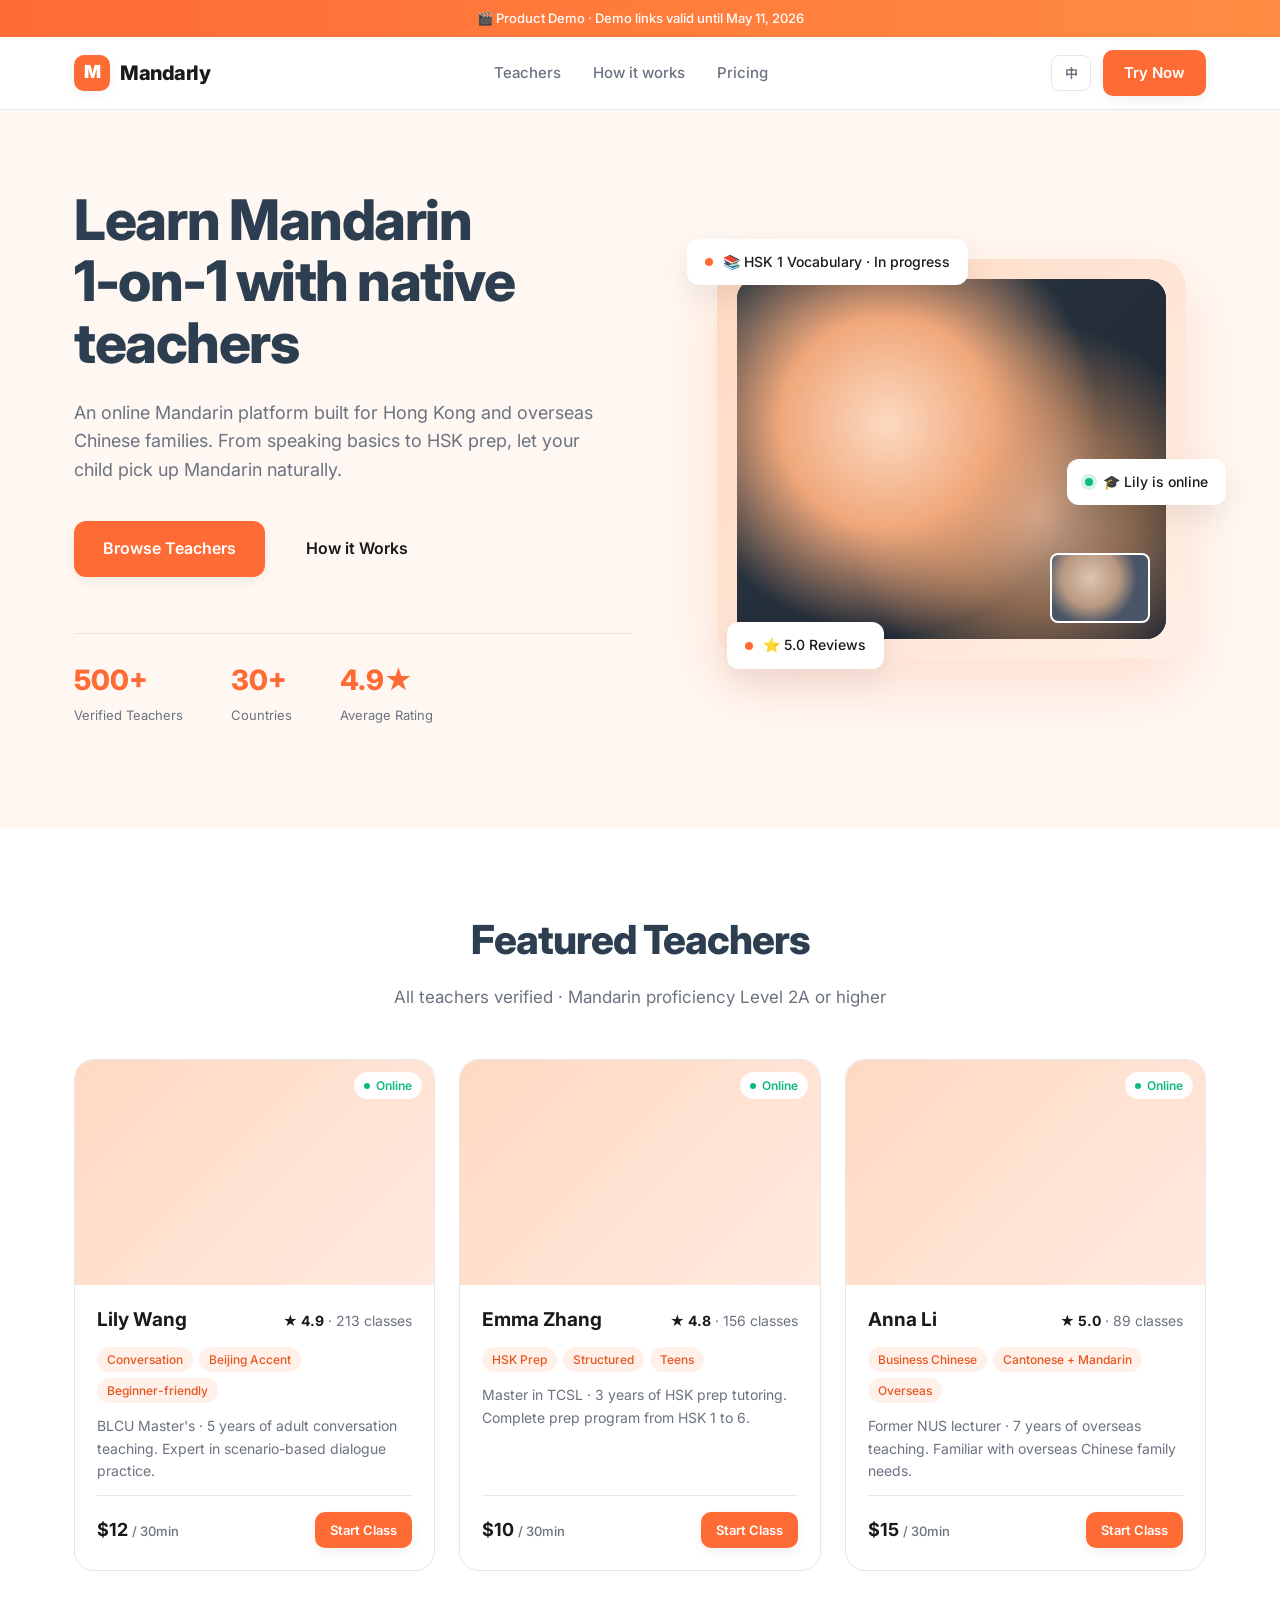
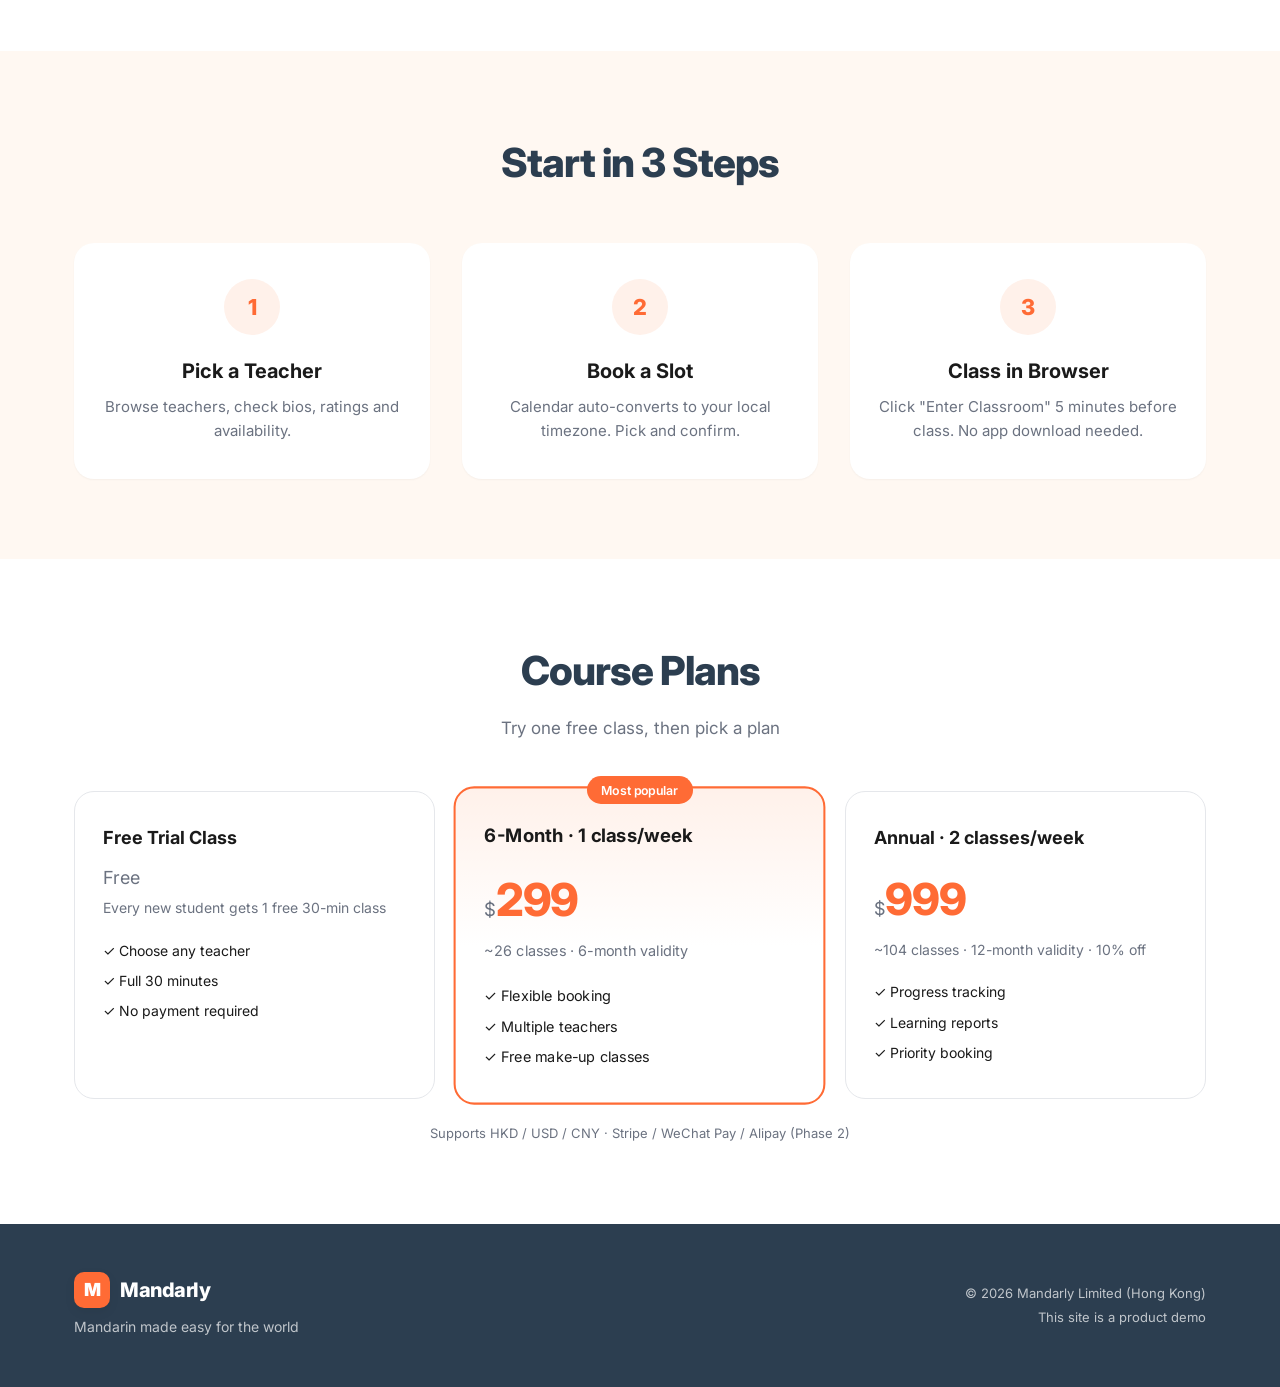
==== index.html @ d4b3f4fd "feat: initial Mandarly demo with LCIC classroom embed - Cambly-style landing with 3 teacher cards - " ====
<!DOCTYPE html>
<html lang="zh-CN">
<head>
  <meta charset="UTF-8" />
  <meta name="viewport" content="width=device-width, initial-scale=1.0" />
  <title>Mandarly · Learn Mandarin Online with Native Teachers</title>
  <meta name="description" content="Mandarly - 1-on-1 online Mandarin learning with native Chinese teachers. Learn anytime, anywhere." />
  <link rel="preconnect" href="https://fonts.googleapis.com" />
  <link rel="preconnect" href="https://fonts.gstatic.com" crossorigin />
  <link href="https://fonts.googleapis.com/css2?family=Inter:wght@400;500;600;700;800&family=Noto+Sans+SC:wght@400;500;700&display=swap" rel="stylesheet" />
  <link rel="stylesheet" href="assets/css/style.css" />
</head>
<body>
  <!-- Demo banner -->
  <div class="demo-banner">
    <span data-i18n="banner">🎬 这是一个产品 Demo · 演示链接有效期至 2026-05-11</span>
  </div>

  <!-- Navbar -->
  <nav class="navbar">
    <div class="container nav-inner">
      <a href="index.html" class="brand">
        <span class="brand-logo">M</span>
        <span class="brand-name">Mandarly</span>
      </a>
      <div class="nav-links">
        <a href="#teachers" data-i18n="nav.teachers">在线老师</a>
        <a href="#how" data-i18n="nav.how">如何上课</a>
        <a href="#pricing" data-i18n="nav.pricing">课程价格</a>
      </div>
      <div class="nav-actions">
        <button class="lang-toggle" id="langToggle">EN</button>
        <a href="#teachers" class="btn btn-primary" data-i18n="nav.cta">立即体验</a>
      </div>
    </div>
  </nav>

  <!-- Hero -->
  <section class="hero">
    <div class="container hero-inner">
      <div class="hero-text">
        <h1 data-i18n="hero.title">和母语老师<br/>一对一学中文</h1>
        <p class="hero-sub" data-i18n="hero.sub">面向香港及海外华人家庭打造的在线中文培训平台。从口语启蒙到 HSK 备考，让孩子在母语环境中自然习得中文。</p>
        <div class="hero-actions">
          <a href="#teachers" class="btn btn-primary btn-lg" data-i18n="hero.cta1">浏览老师</a>
          <a href="#how" class="btn btn-ghost btn-lg" data-i18n="hero.cta2">了解上课流程</a>
        </div>
        <div class="hero-stats">
          <div class="stat"><strong>500+</strong><span data-i18n="hero.stat1">认证老师</span></div>
          <div class="stat"><strong>30+</strong><span data-i18n="hero.stat2">国家学员</span></div>
          <div class="stat"><strong>4.9★</strong><span data-i18n="hero.stat3">平均评分</span></div>
        </div>
      </div>
      <div class="hero-visual">
        <div class="hero-card-stack">
          <div class="floating-card card-1">
            <div class="dot"></div>
            <span data-i18n="hero.float1">📚 HSK 1 词汇 · 进行中</span>
          </div>
          <div class="floating-card card-2">
            <div class="dot green"></div>
            <span data-i18n="hero.float2">🎓 Lily 老师 在线</span>
          </div>
          <div class="floating-card card-3">
            <div class="dot"></div>
            <span data-i18n="hero.float3">⭐ 5.0 评价</span>
          </div>
          <div class="hero-illustration">
            <div class="ill-frame">
              <div class="ill-video"></div>
              <div class="ill-controls">
                <span class="ill-btn"></span>
                <span class="ill-btn"></span>
                <span class="ill-btn red"></span>
              </div>
            </div>
          </div>
        </div>
      </div>
    </div>
  </section>

  <!-- Teachers -->
  <section id="teachers" class="teachers">
    <div class="container">
      <div class="section-head">
        <h2 data-i18n="teachers.title">精选老师</h2>
        <p data-i18n="teachers.sub">所有老师均通过资质审核 · 普通话二甲及以上</p>
      </div>
      <div class="teacher-grid" id="teacherGrid"></div>
    </div>
  </section>

  <!-- How it works -->
  <section id="how" class="how">
    <div class="container">
      <div class="section-head">
        <h2 data-i18n="how.title">三步开始上课</h2>
      </div>
      <div class="how-steps">
        <div class="step">
          <div class="step-num">1</div>
          <h3 data-i18n="how.s1.t">挑选老师</h3>
          <p data-i18n="how.s1.d">浏览老师列表，查看简介、评分与可约时段。</p>
        </div>
        <div class="step">
          <div class="step-num">2</div>
          <h3 data-i18n="how.s2.t">预约时段</h3>
          <p data-i18n="how.s2.d">日历自动按你所在时区显示，选好时间提交预约。</p>
        </div>
        <div class="step">
          <div class="step-num">3</div>
          <h3 data-i18n="how.s3.t">网页内上课</h3>
          <p data-i18n="how.s3.d">课前 5 分钟点击"进入课堂"，无需下载 App。</p>
        </div>
      </div>
    </div>
  </section>

  <!-- Pricing -->
  <section id="pricing" class="pricing">
    <div class="container">
      <div class="section-head">
        <h2 data-i18n="pricing.title">课程套餐</h2>
        <p data-i18n="pricing.sub">先免费体验一节，满意再选套餐</p>
      </div>
      <div class="price-grid">
        <div class="price-card">
          <h3 data-i18n="pricing.p1.t">免费体验课</h3>
          <div class="price"><span data-i18n="pricing.p1.price">免费</span></div>
          <p data-i18n="pricing.p1.d">每位新学生赠送 1 节 30 分钟试课</p>
          <ul>
            <li data-i18n="pricing.p1.l1">✓ 任选老师</li>
            <li data-i18n="pricing.p1.l2">✓ 完整 30 分钟</li>
            <li data-i18n="pricing.p1.l3">✓ 无需付款</li>
          </ul>
        </div>
        <div class="price-card featured">
          <div class="badge" data-i18n="pricing.p2.badge">最受欢迎</div>
          <h3 data-i18n="pricing.p2.t">半年包 · 1 节/周</h3>
          <div class="price">$<strong>299</strong></div>
          <p data-i18n="pricing.p2.d">约 26 节 · 6 个月有效期</p>
          <ul>
            <li data-i18n="pricing.p2.l1">✓ 灵活预约</li>
            <li data-i18n="pricing.p2.l2">✓ 多老师可选</li>
            <li data-i18n="pricing.p2.l3">✓ 免费补课</li>
          </ul>
        </div>
        <div class="price-card">
          <h3 data-i18n="pricing.p3.t">一年包 · 2 节/周</h3>
          <div class="price">$<strong>999</strong></div>
          <p data-i18n="pricing.p3.d">约 104 节 · 12 个月有效期 · 9 折</p>
          <ul>
            <li data-i18n="pricing.p3.l1">✓ 进度追踪</li>
            <li data-i18n="pricing.p3.l2">✓ 学习报告</li>
            <li data-i18n="pricing.p3.l3">✓ 优先排课</li>
          </ul>
        </div>
      </div>
      <p class="pricing-note" data-i18n="pricing.note">支持 HKD / USD / CNY 多币种 · Stripe / 微信 / 支付宝结账（第二阶段开放）</p>
    </div>
  </section>

  <!-- Footer -->
  <footer class="footer">
    <div class="container">
      <div class="footer-inner">
        <div>
          <a href="index.html" class="brand">
            <span class="brand-logo">M</span>
            <span class="brand-name">Mandarly</span>
          </a>
          <p class="footer-tag" data-i18n="footer.tag">让世界轻松学中文</p>
        </div>
        <div class="footer-meta">
          <p>© 2026 Mandarly Limited (Hong Kong)</p>
          <p data-i18n="footer.demo">本网站为产品演示版本</p>
        </div>
      </div>
    </div>
  </footer>

  <script src="assets/js/i18n.js"></script>
  <script src="assets/js/app.js"></script>
</body>
</html>
---- assets/css/style.css ----
/* ============================
   Mandarly Demo - Stylesheet
   Style inspiration: Cambly
   ============================ */

:root {
  --color-primary: #ff6b35;
  --color-primary-dark: #e8551f;
  --color-primary-light: #fff1ea;
  --color-accent: #2c3e50;
  --color-bg: #ffffff;
  --color-bg-soft: #fff8f2;
  --color-text: #1a1a1a;
  --color-text-soft: #6b7280;
  --color-border: #e5e7eb;
  --color-success: #10b981;
  --shadow-sm: 0 1px 2px rgba(0, 0, 0, 0.04);
  --shadow-md: 0 4px 12px rgba(0, 0, 0, 0.06);
  --shadow-lg: 0 12px 32px rgba(0, 0, 0, 0.08);
  --shadow-xl: 0 24px 64px rgba(255, 107, 53, 0.18);
  --radius-sm: 8px;
  --radius: 12px;
  --radius-lg: 20px;
  --radius-xl: 28px;
  --container: 1180px;
}

* { box-sizing: border-box; }
*::before, *::after { box-sizing: border-box; }

html, body {
  margin: 0;
  padding: 0;
}

body {
  font-family: 'Inter', 'Noto Sans SC', -apple-system, BlinkMacSystemFont, 'Segoe UI', sans-serif;
  color: var(--color-text);
  background: var(--color-bg);
  line-height: 1.6;
  -webkit-font-smoothing: antialiased;
}

a { color: inherit; text-decoration: none; }
button { font-family: inherit; cursor: pointer; border: none; background: none; }
img { max-width: 100%; display: block; }

.container {
  max-width: var(--container);
  margin: 0 auto;
  padding: 0 24px;
}

/* ============================
   Demo banner
   ============================ */
.demo-banner {
  background: linear-gradient(90deg, var(--color-primary), #ff8c42);
  color: white;
  text-align: center;
  padding: 8px 16px;
  font-size: 13px;
  font-weight: 500;
}

/* ============================
   Navbar
   ============================ */
.navbar {
  position: sticky;
  top: 0;
  z-index: 100;
  background: rgba(255, 255, 255, 0.95);
  backdrop-filter: blur(10px);
  -webkit-backdrop-filter: blur(10px);
  border-bottom: 1px solid var(--color-border);
}

.nav-inner {
  display: flex;
  align-items: center;
  justify-content: space-between;
  height: 72px;
  gap: 32px;
}

.brand {
  display: flex;
  align-items: center;
  gap: 10px;
  font-weight: 800;
  font-size: 20px;
}

.brand-logo {
  width: 36px;
  height: 36px;
  background: var(--color-primary);
  color: white;
  border-radius: 10px;
  display: grid;
  place-items: center;
  font-weight: 900;
  font-size: 18px;
  box-shadow: var(--shadow-md);
}

.brand-name {
  letter-spacing: -0.5px;
}

.brand.small { font-size: 16px; }
.brand.small .brand-logo { width: 28px; height: 28px; font-size: 14px; border-radius: 8px; }

.nav-links {
  display: flex;
  gap: 32px;
  margin-left: auto;
  margin-right: auto;
}

.nav-links a {
  font-size: 15px;
  font-weight: 500;
  color: var(--color-text-soft);
  transition: color 0.2s;
}

.nav-links a:hover { color: var(--color-text); }

.nav-actions {
  display: flex;
  align-items: center;
  gap: 12px;
}

.lang-toggle {
  width: 40px;
  height: 36px;
  border-radius: 8px;
  border: 1px solid var(--color-border);
  font-size: 13px;
  font-weight: 600;
  color: var(--color-text-soft);
  transition: all 0.2s;
}

.lang-toggle:hover {
  background: var(--color-primary-light);
  color: var(--color-primary);
  border-color: var(--color-primary);
}

/* ============================
   Buttons
   ============================ */
.btn {
  display: inline-flex;
  align-items: center;
  justify-content: center;
  gap: 8px;
  padding: 10px 20px;
  border-radius: 10px;
  font-size: 15px;
  font-weight: 600;
  transition: all 0.2s ease;
  cursor: pointer;
  border: 1px solid transparent;
  text-align: center;
}

.btn-primary {
  background: var(--color-primary);
  color: white;
  box-shadow: var(--shadow-md);
}
.btn-primary:hover {
  background: var(--color-primary-dark);
  transform: translateY(-1px);
  box-shadow: var(--shadow-lg);
}

.btn-ghost {
  color: var(--color-text);
  background: transparent;
}
.btn-ghost:hover {
  background: var(--color-primary-light);
  color: var(--color-primary);
}

.btn-outline {
  background: white;
  color: var(--color-text);
  border-color: var(--color-border);
}
.btn-outline:hover {
  border-color: var(--color-primary);
  color: var(--color-primary);
}

.btn-lg { padding: 14px 28px; font-size: 16px; border-radius: 12px; }
.btn-sm { padding: 7px 14px; font-size: 13px; }
.btn-block { width: 100%; }

/* ============================
   Hero
   ============================ */
.hero {
  background: var(--color-bg-soft);
  padding: 80px 0 100px;
  overflow: hidden;
}

.hero-inner {
  display: grid;
  grid-template-columns: 1.1fr 1fr;
  gap: 64px;
  align-items: center;
}

.hero-text h1 {
  font-size: 56px;
  line-height: 1.1;
  font-weight: 800;
  letter-spacing: -1.5px;
  margin: 0 0 24px;
  color: var(--color-accent);
}

.hero-sub {
  font-size: 18px;
  color: var(--color-text-soft);
  margin: 0 0 36px;
  max-width: 520px;
}

.hero-actions {
  display: flex;
  gap: 12px;
  margin-bottom: 56px;
  flex-wrap: wrap;
}

.hero-stats {
  display: flex;
  gap: 48px;
  padding-top: 24px;
  border-top: 1px solid rgba(0,0,0,0.08);
}

.stat strong {
  display: block;
  font-size: 28px;
  font-weight: 800;
  color: var(--color-primary);
}

.stat span {
  font-size: 13px;
  color: var(--color-text-soft);
}

/* Hero illustration */
.hero-visual {
  position: relative;
  height: 480px;
}

.hero-card-stack {
  position: relative;
  width: 100%;
  height: 100%;
}

.hero-illustration {
  position: absolute;
  inset: 40px 20px 40px 20px;
  background: linear-gradient(135deg, #ffd9c2, #ffefe5);
  border-radius: var(--radius-xl);
  box-shadow: var(--shadow-xl);
  overflow: hidden;
  display: flex;
  flex-direction: column;
  padding: 20px;
}

.ill-frame {
  flex: 1;
  background: #1f2937;
  border-radius: var(--radius-lg);
  position: relative;
  overflow: hidden;
}

.ill-video {
  position: absolute;
  inset: 0;
  background:
    radial-gradient(circle at 35% 40%, #fcd9c0 0%, #f0a87b 30%, transparent 60%),
    radial-gradient(circle at 70% 65%, #c4a08a 0%, #8a6850 25%, transparent 50%),
    linear-gradient(135deg, #2d3a45, #1a2330);
}

.ill-video::after {
  content: '';
  position: absolute;
  bottom: 16px;
  right: 16px;
  width: 100px;
  height: 70px;
  background: #4a5568;
  border-radius: 8px;
  border: 2px solid white;
  background-image: radial-gradient(circle at 40% 35%, #ddc5b1 0%, #b89880 40%, #4a5568 65%);
}

.ill-controls {
  display: flex;
  justify-content: center;
  gap: 16px;
  padding-top: 16px;
}

.ill-btn {
  width: 36px;
  height: 36px;
  border-radius: 50%;
  background: white;
  box-shadow: var(--shadow-sm);
}

.ill-btn.red { background: #ef4444; }

.floating-card {
  position: absolute;
  background: white;
  padding: 12px 18px;
  border-radius: 12px;
  box-shadow: var(--shadow-lg);
  font-size: 14px;
  font-weight: 500;
  display: flex;
  align-items: center;
  gap: 10px;
  z-index: 2;
  animation: float 6s ease-in-out infinite;
}

.dot {
  width: 8px; height: 8px; border-radius: 50%;
  background: var(--color-primary);
  flex-shrink: 0;
}
.dot.green { background: var(--color-success); box-shadow: 0 0 0 4px rgba(16, 185, 129, 0.18); }

.card-1 { top: 20px; left: -10px; animation-delay: 0s; }
.card-2 { top: 50%; right: -20px; animation-delay: -2s; }
.card-3 { bottom: 30px; left: 30px; animation-delay: -4s; }

@keyframes float {
  0%, 100% { transform: translateY(0); }
  50% { transform: translateY(-12px); }
}

/* ============================
   Sections shared
   ============================ */
section {
  padding: 80px 0;
}

.section-head {
  text-align: center;
  margin-bottom: 48px;
}

.section-head h2 {
  font-size: 40px;
  font-weight: 800;
  letter-spacing: -1px;
  margin: 0 0 12px;
  color: var(--color-accent);
}

.section-head p {
  color: var(--color-text-soft);
  font-size: 17px;
  margin: 0;
}

/* ============================
   Teachers grid
   ============================ */
.teachers { background: white; }

.teacher-grid {
  display: grid;
  grid-template-columns: repeat(3, 1fr);
  gap: 24px;
}

.teacher-card {
  background: white;
  border: 1px solid var(--color-border);
  border-radius: var(--radius-lg);
  overflow: hidden;
  transition: all 0.3s;
  display: flex;
  flex-direction: column;
}

.teacher-card:hover {
  transform: translateY(-4px);
  box-shadow: var(--shadow-lg);
  border-color: var(--color-primary);
}

.teacher-cover {
  position: relative;
  aspect-ratio: 16 / 10;
  overflow: hidden;
  background: linear-gradient(135deg, #ffd9c2, #ffeae0);
}

.teacher-avatar {
  position: absolute;
  inset: 0;
  background-size: cover;
  background-position: center;
}

.teacher-online {
  position: absolute;
  top: 12px;
  right: 12px;
  background: rgba(255,255,255,0.95);
  padding: 4px 10px;
  border-radius: 100px;
  font-size: 12px;
  font-weight: 600;
  color: var(--color-success);
  display: flex;
  align-items: center;
  gap: 6px;
}
.teacher-online::before {
  content: '';
  width: 6px; height: 6px; border-radius: 50%;
  background: var(--color-success);
  animation: pulse 2s ease-in-out infinite;
}
@keyframes pulse {
  0%, 100% { opacity: 1; }
  50% { opacity: 0.4; }
}

.teacher-body {
  padding: 20px 22px 22px;
  display: flex;
  flex-direction: column;
  gap: 12px;
  flex: 1;
}

.teacher-name-row {
  display: flex;
  align-items: baseline;
  justify-content: space-between;
  gap: 8px;
}

.teacher-name {
  font-size: 19px;
  font-weight: 700;
  margin: 0;
}

.teacher-rating {
  font-size: 14px;
  color: var(--color-text-soft);
  white-space: nowrap;
}

.teacher-rating strong { color: var(--color-text); }

.teacher-tags {
  display: flex;
  flex-wrap: wrap;
  gap: 6px;
}

.teacher-tag {
  background: var(--color-primary-light);
  color: var(--color-primary-dark);
  padding: 3px 10px;
  border-radius: 100px;
  font-size: 12px;
  font-weight: 500;
}

.teacher-bio {
  color: var(--color-text-soft);
  font-size: 14px;
  margin: 0;
  flex: 1;
}

.teacher-foot {
  display: flex;
  align-items: center;
  justify-content: space-between;
  padding-top: 16px;
  border-top: 1px solid var(--color-border);
  margin-top: auto;
}

.teacher-price {
  font-size: 18px;
  font-weight: 700;
  color: var(--color-text);
}
.teacher-price small { color: var(--color-text-soft); font-weight: 500; font-size: 13px; }

/* ============================
   How section
   ============================ */
.how { background: var(--color-bg-soft); }

.how-steps {
  display: grid;
  grid-template-columns: repeat(3, 1fr);
  gap: 32px;
}

.step {
  background: white;
  padding: 36px 28px;
  border-radius: var(--radius-lg);
  text-align: center;
  box-shadow: var(--shadow-sm);
}

.step-num {
  width: 56px;
  height: 56px;
  margin: 0 auto 20px;
  border-radius: 50%;
  background: var(--color-primary-light);
  color: var(--color-primary);
  font-size: 22px;
  font-weight: 800;
  display: grid;
  place-items: center;
}

.step h3 {
  font-size: 20px;
  margin: 0 0 8px;
  font-weight: 700;
}

.step p {
  color: var(--color-text-soft);
  margin: 0;
  font-size: 15px;
}

/* ============================
   Pricing
   ============================ */
.pricing { background: white; }

.price-grid {
  display: grid;
  grid-template-columns: repeat(3, 1fr);
  gap: 24px;
  margin-bottom: 24px;
}

.price-card {
  position: relative;
  background: white;
  border: 1px solid var(--color-border);
  border-radius: var(--radius-lg);
  padding: 32px 28px;
  transition: all 0.3s;
}

.price-card:hover {
  transform: translateY(-4px);
  box-shadow: var(--shadow-lg);
}

.price-card.featured {
  border: 2px solid var(--color-primary);
  background: linear-gradient(180deg, var(--color-primary-light) 0%, white 50%);
  transform: scale(1.03);
}

.badge {
  position: absolute;
  top: -12px;
  left: 50%;
  transform: translateX(-50%);
  background: var(--color-primary);
  color: white;
  padding: 4px 14px;
  border-radius: 100px;
  font-size: 12px;
  font-weight: 600;
  white-space: nowrap;
}

.price-card h3 {
  font-size: 18px;
  font-weight: 700;
  margin: 0 0 12px;
}

.price {
  font-size: 18px;
  color: var(--color-text-soft);
  margin: 0 0 4px;
}

.price strong {
  font-size: 44px;
  color: var(--color-primary);
  font-weight: 800;
  letter-spacing: -1px;
}

.price-card > p {
  color: var(--color-text-soft);
  margin: 0 0 20px;
  font-size: 14px;
}

.price-card ul {
  list-style: none;
  padding: 0;
  margin: 0;
  display: flex;
  flex-direction: column;
  gap: 8px;
}

.price-card li {
  font-size: 14px;
  color: var(--color-text);
}

.pricing-note {
  text-align: center;
  color: var(--color-text-soft);
  font-size: 13px;
  margin: 0;
}

/* ============================
   Footer
   ============================ */
.footer {
  background: var(--color-accent);
  color: rgba(255, 255, 255, 0.7);
  padding: 48px 0;
}

.footer-inner {
  display: flex;
  justify-content: space-between;
  align-items: center;
  flex-wrap: wrap;
  gap: 24px;
}

.footer .brand { color: white; }
.footer .brand-logo { background: var(--color-primary); }

.footer-tag {
  margin: 8px 0 0;
  font-size: 14px;
}

.footer-meta {
  text-align: right;
  font-size: 13px;
}

.footer-meta p { margin: 4px 0; }

/* ============================
   Classroom page
   ============================ */
.classroom-body {
  background: #f5f5f7;
  height: 100vh;
  overflow: hidden;
  display: flex;
  flex-direction: column;
}

.classroom-top {
  background: white;
  border-bottom: 1px solid var(--color-border);
  padding: 12px 24px;
  display: flex;
  align-items: center;
  justify-content: space-between;
  gap: 24px;
  height: 64px;
  flex-shrink: 0;
}

.classroom-meta {
  display: flex;
  align-items: center;
  gap: 16px;
  flex: 1;
  justify-content: center;
}

.role-tag {
  background: var(--color-primary);
  color: white;
  padding: 4px 12px;
  border-radius: 100px;
  font-size: 12px;
  font-weight: 600;
}

.teacher-meta {
  font-size: 14px;
  color: var(--color-text-soft);
  font-weight: 500;
}

.classroom-actions {
  display: flex;
  gap: 8px;
}

/* Pre-join */
.prejoin {
  flex: 1;
  display: grid;
  place-items: center;
  padding: 40px 20px;
  overflow-y: auto;
}

.prejoin-card {
  background: white;
  max-width: 640px;
  width: 100%;
  padding: 48px;
  border-radius: var(--radius-xl);
  box-shadow: var(--shadow-md);
}

.prejoin-card h2 {
  font-size: 28px;
  margin: 0 0 12px;
  text-align: center;
  color: var(--color-accent);
}

.prejoin-sub {
  text-align: center;
  color: var(--color-text-soft);
  margin: 0 0 32px;
  font-size: 15px;
}

.role-switch {
  display: grid;
  grid-template-columns: 1fr 1fr;
  gap: 16px;
  margin-bottom: 32px;
}

.role-btn {
  background: white;
  border: 2px solid var(--color-border);
  border-radius: var(--radius-lg);
  padding: 24px 20px;
  text-align: center;
  transition: all 0.2s;
  cursor: pointer;
}

.role-btn:hover {
  border-color: var(--color-primary-light);
  background: var(--color-primary-light);
}

.role-btn.active {
  border-color: var(--color-primary);
  background: var(--color-primary-light);
  box-shadow: 0 0 0 4px rgba(255, 107, 53, 0.1);
}

.role-icon {
  font-size: 36px;
  margin-bottom: 8px;
}

.role-name {
  font-weight: 600;
  font-size: 15px;
  color: var(--color-text);
  margin-bottom: 4px;
}

.role-desc {
  font-size: 12px;
  color: var(--color-text-soft);
}

.prejoin-tips {
  background: var(--color-bg-soft);
  border-radius: var(--radius);
  padding: 20px 24px;
  margin-bottom: 24px;
}

.prejoin-tips h4 {
  margin: 0 0 8px;
  font-size: 14px;
  color: var(--color-accent);
}

.prejoin-tips ul {
  list-style: none;
  padding: 0;
  margin: 0;
  display: flex;
  flex-direction: column;
  gap: 4px;
}

.prejoin-tips li {
  font-size: 13px;
  color: var(--color-text-soft);
}

.prejoin-foot {
  text-align: center;
  font-size: 12px;
  color: var(--color-text-soft);
  margin: 16px 0 0;
}

/* Stage */
.stage {
  flex: 1;
  position: relative;
  background: #000;
}

.stage iframe {
  width: 100%;
  height: 100%;
  border: 0;
  display: block;
}

.stage-loader {
  position: absolute;
  inset: 0;
  display: grid;
  place-items: center;
  background: #1a1a1a;
  color: white;
  z-index: 1;
}

.stage-loader p {
  margin-top: 20px;
  font-size: 14px;
  color: rgba(255, 255, 255, 0.7);
}

.spinner {
  width: 40px;
  height: 40px;
  border: 3px solid rgba(255, 107, 53, 0.2);
  border-top-color: var(--color-primary);
  border-radius: 50%;
  animation: spin 0.8s linear infinite;
}

@keyframes spin {
  to { transform: rotate(360deg); }
}

/* ============================
   Responsive
   ============================ */
@media (max-width: 960px) {
  .hero-inner { grid-template-columns: 1fr; gap: 32px; }
  .hero-text h1 { font-size: 40px; }
  .hero-visual { height: 360px; }
  .teacher-grid, .price-grid, .how-steps { grid-template-columns: 1fr; }
  .price-card.featured { transform: scale(1); }
  .nav-links { display: none; }
  .section-head h2 { font-size: 30px; }
}

@media (max-width: 600px) {
  .container { padding: 0 16px; }
  .hero { padding: 48px 0 64px; }
  .hero-text h1 { font-size: 32px; }
  .hero-actions { flex-direction: column; align-items: stretch; }
  .hero-stats { gap: 24px; }
  .stat strong { font-size: 22px; }
  section { padding: 56px 0; }
  .prejoin-card { padding: 28px 20px; }
  .role-switch { grid-template-columns: 1fr; }
  .classroom-top { flex-direction: column; height: auto; gap: 8px; padding: 12px; }
  .classroom-meta { order: -1; }
}
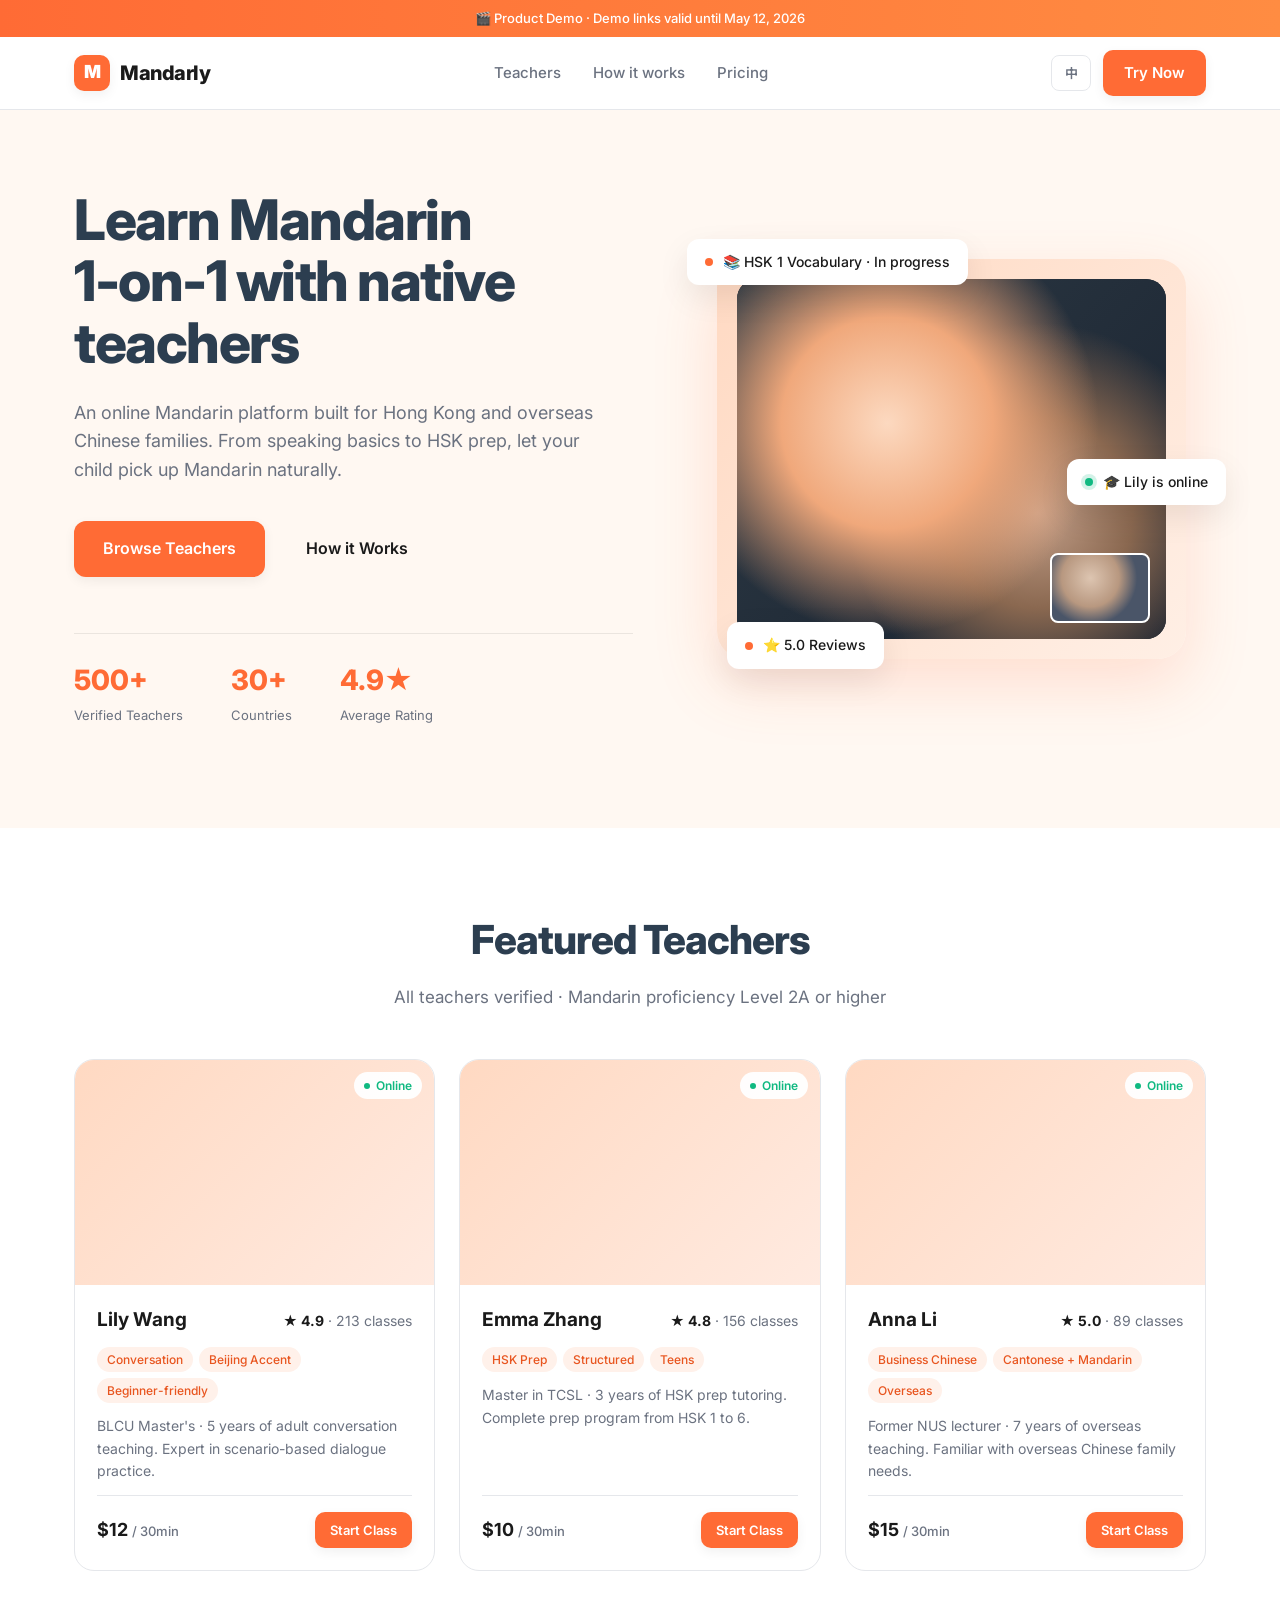
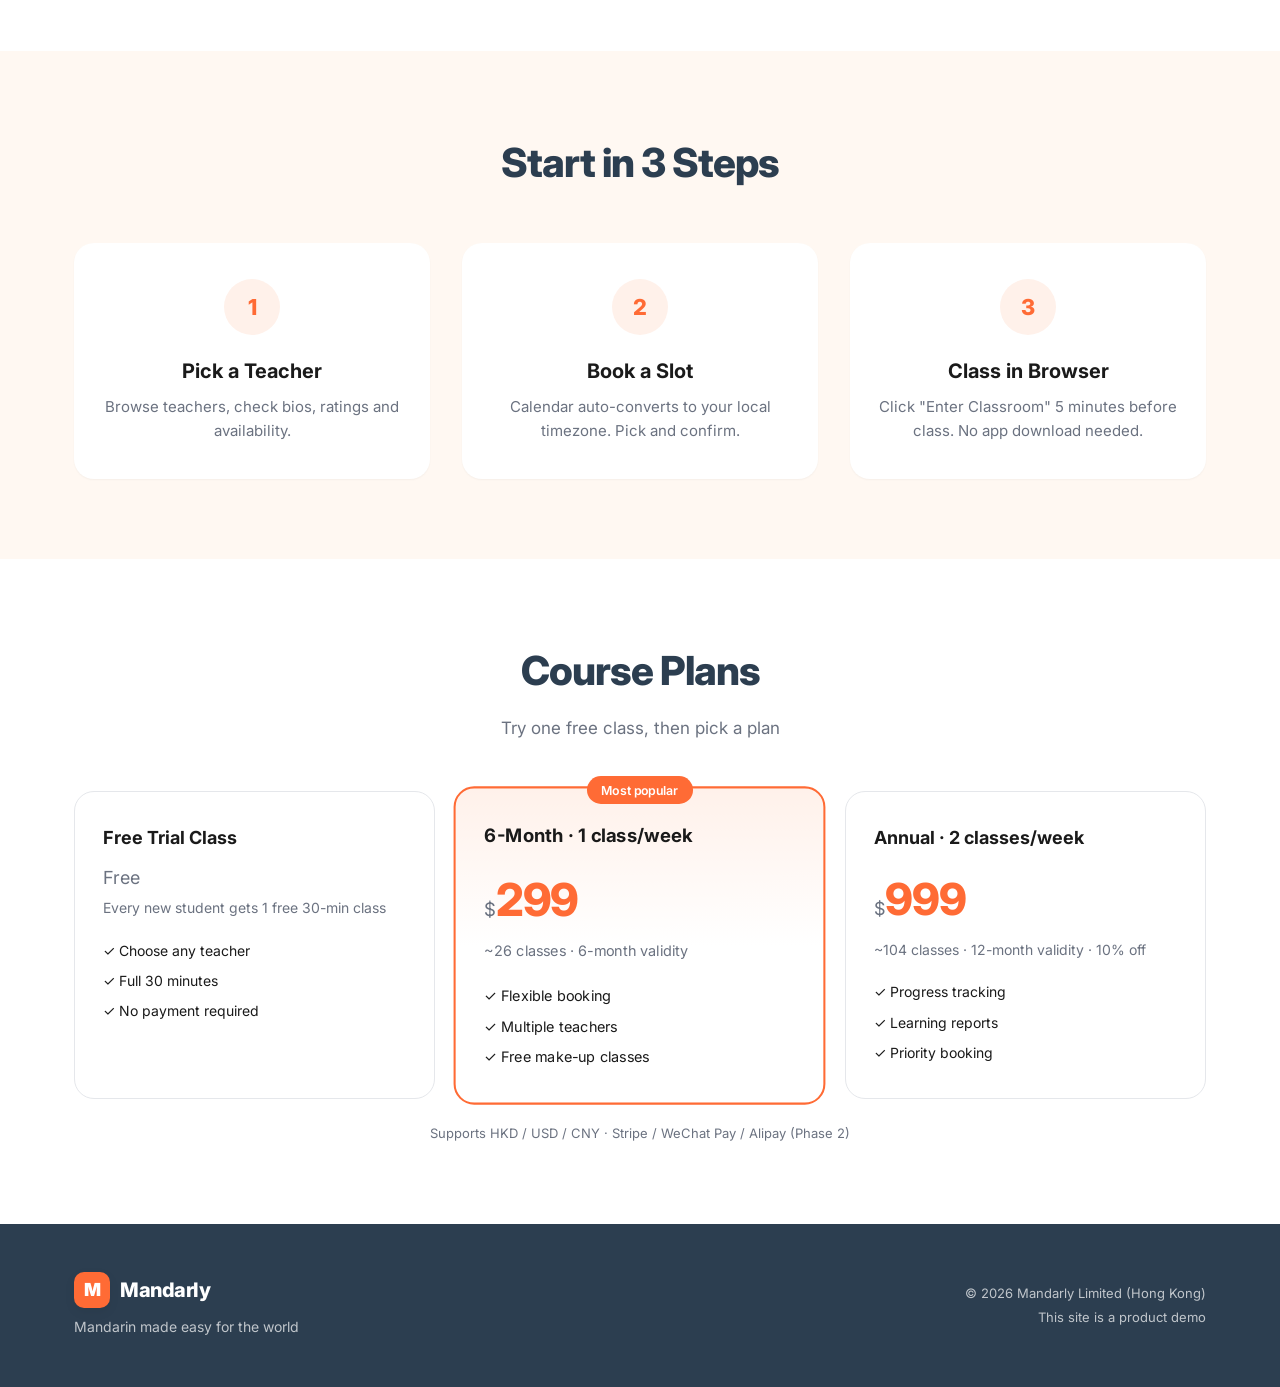
==== commit 8bf2c1bd: "chore: refresh LCIC URLs (classid 310277277, valid until 2026-05-12)" ====
--- a/index.html
+++ b/index.html
@@ -13,7 +13,7 @@
 <body>
   <!-- Demo banner -->
   <div class="demo-banner">
-    <span data-i18n="banner">🎬 这是一个产品 Demo · 演示链接有效期至 2026-05-11</span>
+    <span data-i18n="banner">🎬 这是一个产品 Demo · 演示链接有效期至 2026-05-12</span>
   </div>
 
   <!-- Navbar -->
--- a/assets/css/style.css
+++ b/assets/css/style.css
@@ -854,16 +854,29 @@
 
 /* Stage */
 .stage {
+  display: none;
   flex: 1;
   position: relative;
   background: #000;
-}
-
-.stage iframe {
+  min-height: 0;
+}
+
+.stage.is-active {
+  display: flex;
+  flex-direction: column;
+}
+
+.stage.is-active iframe {
   width: 100%;
   height: 100%;
+  flex: 1;
   border: 0;
   display: block;
+  min-height: 0;
+}
+
+.prejoin[hidden] {
+  display: none;
 }
 
 .stage-loader {
